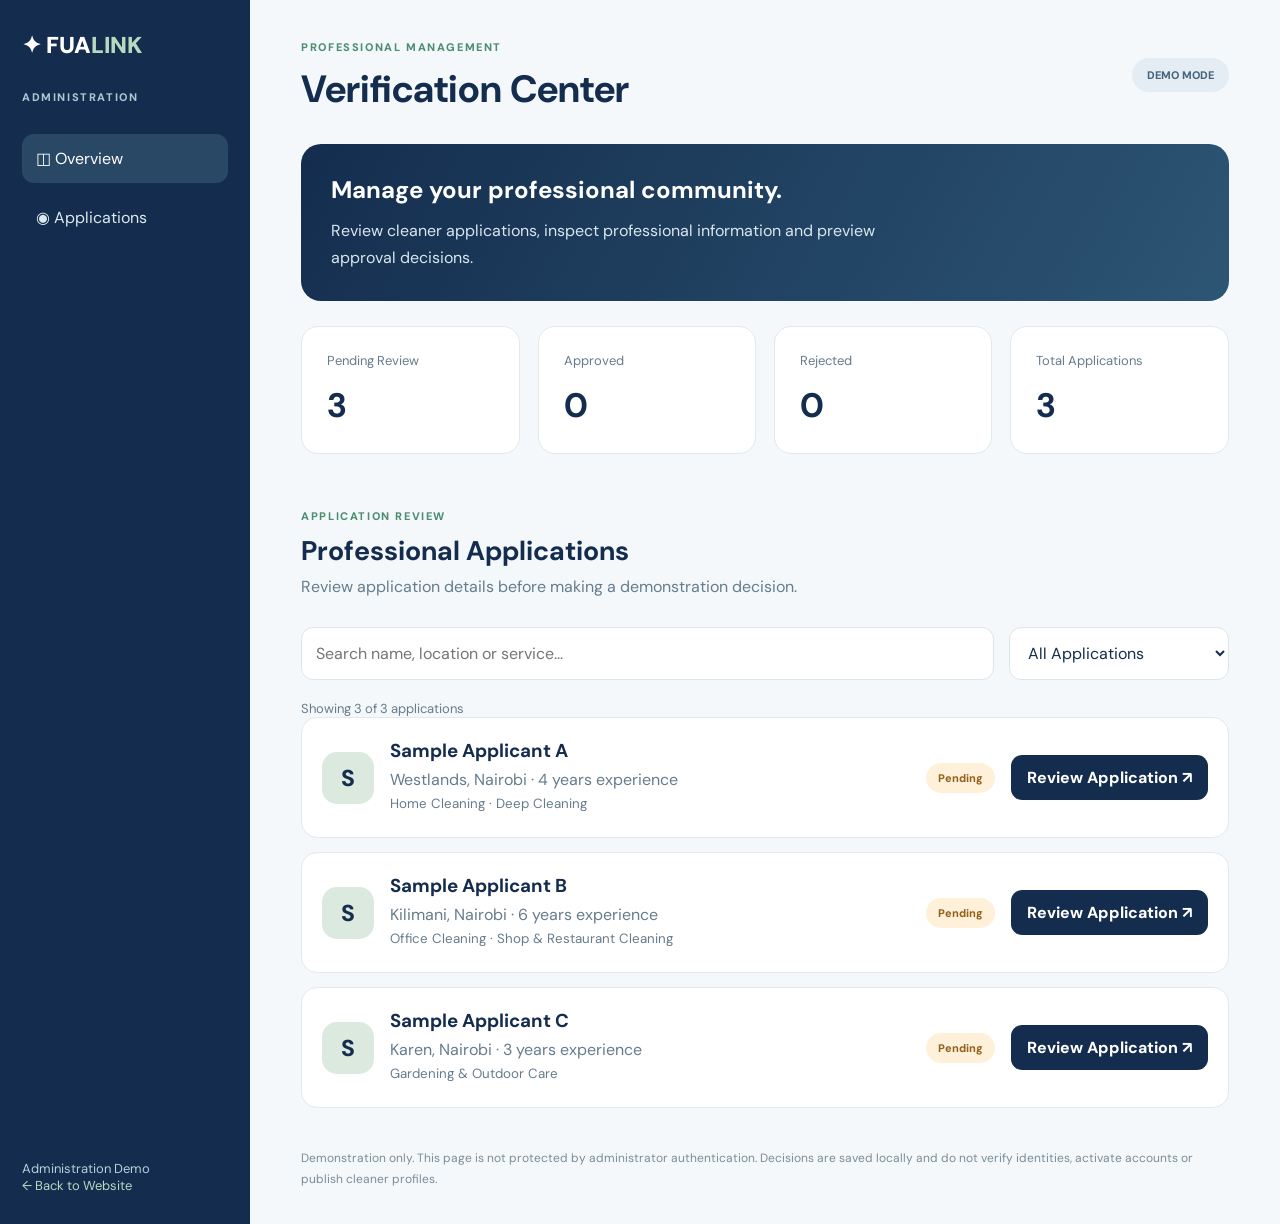
==== admin-dashboard.html @ 18ac8671 "Initial commit - FUA LINK frontend marketplace" ====
<!DOCTYPE html>
<html lang="en">
<head>
    <meta charset="UTF-8">
    <meta name="viewport"
          content="width=device-width, initial-scale=1.0">

    <title>Admin Verification | FUA LINK</title>

    <link rel="stylesheet" href="assets/css/style.css">
    <link rel="stylesheet"
          href="assets/css/admin-dashboard.css">

    <script defer
            src="assets/js/admin-dashboard.js"></script>
</head>

<body class="admin-page">

<div class="admin-layout">

    <aside class="admin-sidebar">
        <a href="index.html" class="admin-logo">
            ✦ FUA<span>LINK</span>
        </a>

        <p class="admin-sidebar-label">ADMINISTRATION</p>

        <nav aria-label="Admin navigation">
            <a href="#overview" class="active">
                ◫ Overview
            </a>
            <a href="#applications">
                ◉ Applications
            </a>
        </nav>

        <div class="admin-sidebar-footer">
            <p>Administration Demo</p>
            <a href="index.html">← Back to Website</a>
        </div>
    </aside>

    <main class="admin-main">

        <header class="admin-topbar">
            <div>
                <span class="admin-eyebrow">
                    PROFESSIONAL MANAGEMENT
                </span>
                <h1>Verification Center</h1>
            </div>

            <span class="admin-demo-badge">
                DEMO MODE
            </span>
        </header>

        <section id="overview" class="admin-overview">

            <div class="admin-welcome">
                <h2>Manage your professional community.</h2>
                <p>
                    Review cleaner applications, inspect
                    professional information and preview
                    approval decisions.
                </p>
            </div>

            <div class="admin-stats">

                <article class="admin-stat">
                    <span>Pending Review</span>
                    <strong id="pendingCount">0</strong>
                </article>

                <article class="admin-stat">
                    <span>Approved</span>
                    <strong id="approvedCount">0</strong>
                </article>

                <article class="admin-stat">
                    <span>Rejected</span>
                    <strong id="rejectedCount">0</strong>
                </article>

                <article class="admin-stat">
                    <span>Total Applications</span>
                    <strong id="totalCount">0</strong>
                </article>

            </div>

        </section>

        <section id="applications"
                 class="admin-applications">

            <div class="admin-section-heading">
                <div>
                    <span class="admin-eyebrow">
                        APPLICATION REVIEW
                    </span>
                    <h2>Professional Applications</h2>
                    <p>
                        Review application details before
                        making a demonstration decision.
                    </p>
                </div>
            </div>

            <div class="admin-filters">
                <input id="applicationSearch"
                       type="search"
                       placeholder="Search name, location or service..."
                       aria-label="Search applications">

                <select id="applicationStatus"
                        aria-label="Filter applications">
                    <option value="all">All Applications</option>
                    <option value="pending">Pending</option>
                    <option value="approved">Approved</option>
                    <option value="rejected">Rejected</option>
                </select>
            </div>

            <p id="applicationCount"
               class="admin-result-count"
               aria-live="polite"></p>

            <div id="applicationsList"
                 class="applications-list"></div>

            <div id="applicationEmpty"
                 class="admin-empty"
                 hidden>
                No applications match your filters.
            </div>

        </section>

        <p class="admin-disclaimer">
            Demonstration only. This page is not protected
            by administrator authentication. Decisions are
            saved locally and do not verify identities,
            activate accounts or publish cleaner profiles.
        </p>

    </main>
</div>

<dialog id="applicationDialog"
        class="application-dialog">

    <div class="application-dialog-header">
        <h2>Application Review</h2>
        <button type="button"
                id="closeApplicationDialog"
                aria-label="Close application">
            ✕
        </button>
    </div>

    <div id="applicationDetails"></div>

    <div class="application-dialog-actions">
        <button type="button"
                id="rejectApplication"
                class="admin-reject">
            Reject
        </button>

        <button type="button"
                id="approveApplication"
                class="admin-approve">
            Approve
        </button>
    </div>

    <p id="adminActionMessage"
       role="status"
       aria-live="polite"></p>

</dialog>

</body>
</html>
---- assets/css/style.css ----
@import url('https://fonts.googleapis.com/css2?family=DM+Sans:wght@400;500;600;700&family=Plus+Jakarta+Sans:wght@400;500;600;700;800&display=swap');

:root {
    --navy: #142D4E;
    --navy-dark: #0B1E35;
    --mint: #B8D8C0;
    --sage: #DCE9DF;
    --white: #FFFFFF;
    --offwhite: #F8FAF8;
    --text: #20354B;
    --muted: #6B7C88;
    --shadow: 0 18px 50px rgba(20,45,78,.12);
}

* {
    margin: 0;
    padding: 0;
    box-sizing: border-box;
}

html {
    scroll-behavior: smooth;
    scroll-padding-top: 90px;
}

body {
    font-family: 'DM Sans', sans-serif;
    color: var(--text);
    background: var(--offwhite);
    overflow-x: hidden;
}

button, input, select {
    font: inherit;
}

button, a {
    -webkit-tap-highlight-color: transparent;
}

a {
    text-decoration: none;
    color: inherit;
}

button:focus-visible,
a:focus-visible,
input:focus-visible,
select:focus-visible {
    outline: 3px solid #70AFC4;
    outline-offset: 3px;
}

/* NAVIGATION */

.site-header {
    position: sticky;
    top: 0;
    z-index: 1000;
    background: rgba(255,255,255,.94);
    backdrop-filter: blur(18px);
    transition: box-shadow .3s ease;
}

.site-header.scrolled {
    box-shadow: 0 8px 30px rgba(20,45,78,.09);
}

.navbar {
    max-width: 1440px;
    margin: auto;
    padding: 17px 5%;
    display: flex;
    align-items: center;
    justify-content: space-between;
    gap: 30px;
}

.logo {
    display: flex;
    align-items: center;
    gap: 12px;
    flex-shrink: 0;
}

.logo-symbol {
    display: grid;
    place-items: center;
    width: 48px;
    height: 48px;
    border-radius: 14px;
    background: var(--sage);
    color: var(--navy);
    font-size: 30px;
}

.logo-text {
    font-family: 'Plus Jakarta Sans', sans-serif;
    font-size: 24px;
    font-weight: 800;
    color: var(--navy);
    line-height: 1;
}

.logo-text > span {
    color: #70A77D;
}

.logo-text small {
    display: block;
    font-size: 8px;
    letter-spacing: 1.5px;
    margin-top: 7px;
    color: var(--muted);
}

.nav-links {
    display: flex;
    align-items: center;
    gap: 24px;
}

.nav-links > a {
    font-size: 13px;
    font-weight: 700;
    transition: color .25s ease;
}

.nav-links > a:hover {
    color: #4C9169;
}

.nav-links .login-link {
    margin-left: 8px;
    padding: 12px 20px;
    border: 1px solid var(--navy);
    border-radius: 8px;
}

.nav-links .nav-signup {
    padding: 13px 23px;
    background: var(--navy);
    color: white;
    border-radius: 8px;
}

.menu-toggle {
    display: none;
    border: 0;
    background: none;
    color: var(--navy);
    font-size: 27px;
    cursor: pointer;
}

/* HERO */

.hero {
    position: relative;
    min-height: 650px;
    display: flex;
    align-items: center;
    background-image: url('../images/hero.jpg');
    background-size: cover;
    background-position: center;
    isolation: isolate;
}

.hero-overlay {
    position: absolute;
    inset: 0;
    z-index: -1;
    background: linear-gradient(
        90deg,
        rgba(11,30,53,.96) 0%,
        rgba(20,45,78,.83) 42%,
        rgba(20,45,78,.38) 100%
    );
}

.hero-glow {
    position: absolute;
    width: 430px;
    height: 430px;
    left: -170px;
    bottom: -160px;
    border-radius: 50%;
    background: rgba(184,216,192,.2);
    filter: blur(80px);
    pointer-events: none;
}

.hero-container {
    position: relative;
    z-index: 1;
    width: 100%;
    max-width: 1440px;
    margin: auto;
    padding: 95px 6% 145px;
    display: grid;
    grid-template-columns: 1.15fr .85fr;
    align-items: center;
    gap: 60px;
}

.hero-content {
    color: white;
    animation: fadeUp .9s ease both;
}

.hero-eyebrow {
    display: flex;
    align-items: center;
    gap: 12px;
    font-size: 12px;
    font-weight: 700;
    letter-spacing: 3px;
    margin-bottom: 25px;
}

.eyebrow-line {
    width: 28px;
    height: 2px;
    background: var(--mint);
}

.hero h1 {
    font-family: 'Plus Jakarta Sans', sans-serif;
    font-size: clamp(37px, 4.1vw, 64px);
    font-weight: 800;
    letter-spacing: -2px;
    line-height: 1.19;
    margin-bottom: 25px;
}

.hero h1 span {
    color: var(--mint);
}

.hero-description {
    max-width: 510px;
    font-size: 16px;
    line-height: 1.9;
    color: #E0E9EE;
}

.hero-actions {
    display: flex;
    flex-wrap: wrap;
    gap: 15px;
    margin-top: 34px;
}

.btn {
    min-height: 53px;
    padding: 16px 25px;
    display: inline-flex;
    align-items: center;
    justify-content: center;
    gap: 20px;
    border-radius: 9px;
    font-size: 14px;
    font-weight: 700;
    transition:
        transform .3s ease,
        background .3s ease,
        box-shadow .3s ease;
}

.btn:hover {
    transform: translateY(-4px);
}

.btn-primary {
    background: var(--mint);
    color: var(--navy-dark);
}

.btn-primary:hover {
    box-shadow: 0 12px 28px rgba(184,216,192,.22);
}

.btn-outline {
    border: 1px solid rgba(255,255,255,.65);
    color: white;
    background: rgba(255,255,255,.05);
    backdrop-filter: blur(8px);
}

.btn-outline:hover {
    background: rgba(255,255,255,.15);
}

.hero-note {
    display: flex;
    align-items: center;
    gap: 10px;
    margin-top: 34px;
    font-size: 12px;
    color: #DFEAE5;
}

.note-icon {
    color: var(--mint);
    font-size: 20px;
}

/* GLASS SEARCH PANEL */

.search-panel {
    padding: 30px;
    background: rgba(255,255,255,.93);
    border: 1px solid rgba(255,255,255,.6);
    border-radius: 20px;
    box-shadow: 0 25px 70px rgba(0,0,0,.2);
    backdrop-filter: blur(22px);
    animation: panelEnter 1s .2s ease both;
}

.search-heading {
    display: flex;
    align-items: center;
    gap: 15px;
    margin-bottom: 26px;
}

.search-icon {
    width: 48px;
    height: 48px;
    display: grid;
    place-items: center;
    border-radius: 13px;
    background: var(--sage);
    font-size: 29px;
    color: var(--navy);
}

.search-heading h2 {
    font-size: 20px;
    font-weight: 800;
    color: var(--navy);
}

.search-heading p {
    margin-top: 5px;
    font-size: 12px;
    color: var(--muted);
}

.search-panel form {
    display: flex;
    flex-direction: column;
    gap: 11px;
}

.search-panel label {
    font-size: 12px;
    font-weight: 700;
    color: var(--navy);
    margin-top: 5px;
}

.search-panel input,
.search-panel select {
    width: 100%;
    min-height: 49px;
    border: 1px solid #E0E8E5;
    border-radius: 9px;
    padding: 12px 14px;
    background: white;
    color: var(--text);
    outline: none;
    transition: border-color .25s, box-shadow .25s;
}

.search-panel input:focus,
.search-panel select:focus {
    border-color: #7EA994;
    box-shadow: 0 0 0 3px rgba(184,216,192,.3);
}

.search-button {
    width: 100%;
    margin-top: 14px;
    padding: 16px;
    display: flex;
    align-items: center;
    justify-content: center;
    gap: 12px;
    background: var(--navy);
    color: white;
    border: 0;
    border-radius: 9px;
    font-weight: 700;
    cursor: pointer;
    transition: background .3s, transform .3s;
}

.search-button:hover {
    background: #24517D;
    transform: translateY(-2px);
}

.search-feedback {
    font-size: 12px;
    line-height: 1.5;
    color: var(--navy);
}

/* FLOATING FEATURE CARDS */

.feature-section {
    position: relative;
    z-index: 3;
    margin-top: -85px;
    padding: 0 6% 70px;
    background: linear-gradient(
        to bottom,
        transparent 0 85px,
        var(--sage) 85px 100%
    );
}

.feature-grid {
    max-width: 1280px;
    margin: auto;
    display: grid;
    grid-template-columns: repeat(3, 1fr);
    gap: 24px;
}

.feature-card {
    min-height: 255px;
    padding: 34px 28px;
    background: white;
    border: 1px solid rgba(20,45,78,.06);
    border-radius: 14px;
    box-shadow: var(--shadow);
    text-align: center;
    transition:
        transform .4s ease,
        box-shadow .4s ease;
}

.feature-card:hover {
    transform: translateY(-12px);
    box-shadow: 0 28px 55px rgba(20,45,78,.17);
}

.feature-icon {
    width: 68px;
    height: 68px;
    display: grid;
    place-items: center;
    margin: 0 auto 19px;
    background: var(--sage);
    color: var(--navy);
    border-radius: 50%;
    font-size: 36px;
}

.feature-card h3 {
    font-size: 18px;
    color: var(--navy);
    margin-bottom: 12px;
}

.feature-card p {
    max-width: 300px;
    margin: auto;
    font-size: 13px;
    line-height: 1.8;
    color: var(--muted);
}

.feature-card a {
    display: inline-block;
    margin-top: 20px;
    padding: 10px 20px;
    border-radius: 7px;
    background: var(--sage);
    color: var(--navy);
    font-size: 12px;
    font-weight: 700;
}

/* UPCOMING SECTIONS */

.placeholder-section {
    padding: 110px 7%;
    text-align: center;
    background: var(--offwhite);
}

.placeholder-section.alternate {
    background: white;
}

.section-eyebrow {
    font-size: 12px;
    letter-spacing: 3px;
    color: #50846A;
    font-weight: 700;
    margin-bottom: 18px;
}

.placeholder-section h2 {
    font-family: 'Plus Jakarta Sans', sans-serif;
    font-size: clamp(29px, 4vw, 46px);
    color: var(--navy);
    margin-bottom: 18px;
}

.placeholder-section > p:last-child {
    color: var(--muted);
    line-height: 1.8;
}

footer {
    padding: 30px;
    background: var(--navy-dark);
    color: white;
    text-align: center;
    font-size: 13px;
}

/* ANIMATIONS */

@keyframes fadeUp {
    from {
        opacity: 0;
        transform: translateY(35px);
    }
    to {
        opacity: 1;
        transform: translateY(0);
    }
}

@keyframes panelEnter {
    from {
        opacity: 0;
        transform: translateY(30px) scale(.97);
    }
    to {
        opacity: 1;
        transform: translateY(0) scale(1);
    }
}

/* TABLET */

@media (max-width: 1100px) {
    .nav-links {
        gap: 14px;
    }

    .hero-container {
        gap: 30px;
        padding-left: 5%;
        padding-right: 5%;
    }

    .hero h1 {
        font-size: clamp(35px, 4vw, 52px);
    }
}

/* MOBILE */

@media (max-width: 900px) {
    .menu-toggle {
        display: block;
    }

    .nav-links {
        display: none;
        position: absolute;
        top: 100%;
        left: 0;
        right: 0;
        padding: 25px 6%;
        background: white;
        box-shadow: 0 15px 25px rgba(0,0,0,.1);
        flex-direction: column;
        align-items: stretch;
    }

    .nav-links.active {
        display: flex;
    }

    .nav-links .login-link {
        margin-left: 0;
    }

    .hero-container {
        grid-template-columns: 1fr;
        padding: 75px 6% 145px;
    }

    .hero h1 {
        font-size: clamp(36px, 7vw, 55px);
    }

    .search-panel {
        max-width: 580px;
        width: 100%;
    }

    .feature-grid {
        grid-template-columns: 1fr;
        max-width: 580px;
    }

    .feature-section {
        margin-top: -75px;
    }
}

@media (max-width: 480px) {
    .navbar {
        padding: 14px 5%;
    }

    .logo-text {
        font-size: 20px;
    }

    .logo-symbol {
        width: 42px;
        height: 42px;
    }

    .hero h1 {
        font-size: 36px;
        letter-spacing: -1.3px;
    }

    .hero-description {
        font-size: 14px;
    }

    .hero-actions {
        gap: 10px;
    }

    .btn {
        padding: 14px 17px;
        font-size: 12px;
    }

    .search-panel {
        padding: 22px 18px;
    }

    .search-heading h2 {
        font-size: 17px;
    }
}

@media (prefers-reduced-motion: reduce) {
    *,
    *::before,
    *::after {
        animation-duration: .01ms !important;
        transition-duration: .01ms !important;
        scroll-behavior: auto !important;
    }
}

/* =========================================
   FUA LINK — ADVANCED VISUAL EFFECTS
   BLOCK 2
========================================= */

/* Ambient glow on hero */

.hero {
    overflow: hidden;
}

.hero-glow {
    animation: ambientGlow 9s ease-in-out infinite alternate;
}

@keyframes ambientGlow {
    0% {
        opacity: 0.35;
        transform: translate(0, 0) scale(1);
    }

    100% {
        opacity: 0.65;
        transform: translate(70px, -45px) scale(1.2);
    }
}

/* Interactive glass panel */

.search-panel {
    position: relative;
    isolation: isolate;
    overflow: hidden;
    transform-style: preserve-3d;
    will-change: transform;
}

.search-panel::before {
    content: "";
    position: absolute;
    inset: 0;
    z-index: -1;
    pointer-events: none;

    background: radial-gradient(
        450px circle at var(--mouse-x, 50%)
        var(--mouse-y, 50%),
        rgba(184, 216, 192, 0.28),
        transparent 65%
    );

    opacity: 0;
    transition: opacity 0.4s ease;
}

.search-panel:hover::before {
    opacity: 1;
}

/* Refined feature card interactions */

.feature-card {
    position: relative;
    overflow: hidden;
    will-change: transform;
}

.feature-card::after {
    content: "";
    position: absolute;
    left: 0;
    right: 0;
    bottom: 0;
    height: 4px;
    background: linear-gradient(
        90deg,
        var(--navy),
        var(--mint)
    );

    transform: scaleX(0);
    transform-origin: left;
    transition: transform 0.4s ease;
}

.feature-card:hover::after {
    transform: scaleX(1);
}

.feature-icon {
    transition: transform 0.4s ease;
}

.feature-card:hover .feature-icon {
    transform: rotate(-8deg) scale(1.08);
}

/* Premium button shine */

.btn-primary {
    position: relative;
    overflow: hidden;
}

.btn-primary::after {
    content: "";
    position: absolute;
    top: -50%;
    left: -90%;
    width: 45%;
    height: 200%;
    background: rgba(255,255,255,0.3);
    transform: rotate(25deg);
    transition: left 0.65s ease;
    pointer-events: none;
}

.btn-primary:hover::after {
    left: 140%;
}

/* Respect accessibility preferences */

@media (prefers-reduced-motion: reduce) {
    .hero-glow {
        animation: none;
    }

    .search-panel,
    .feature-card {
        will-change: auto;
    }
}

@media (hover: none) {
    .search-panel {
        transform-style: flat;
    }
}

/* =========================================
   BLOCK 3 — SERVICES SHOWCASE
========================================= */

.services-showcase {
    padding: 105px 6%;
    background: #F8FAF8;
}

.section-heading {
    max-width: 1280px;
    margin: 0 auto 42px;
    display: flex;
    justify-content: space-between;
    align-items: end;
    gap: 25px;
}

.section-heading h2,
.why-content h2 {
    font-family: 'Plus Jakarta Sans', sans-serif;
    font-size: clamp(30px, 4vw, 48px);
    letter-spacing: -1.5px;
    line-height: 1.2;
    color: var(--navy);
}

.section-heading h2 span,
.why-content h2 span {
    color: #568E70;
}

.section-intro {
    max-width: 550px;
    margin-top: 18px;
    color: var(--muted);
    line-height: 1.8;
}

.section-link {
    flex-shrink: 0;
    padding: 14px 20px;
    border: 1px solid var(--navy);
    border-radius: 8px;
    font-weight: 700;
    font-size: 13px;
    transition: .3s ease;
}

.section-link:hover {
    background: var(--navy);
    color: white;
}

.services-grid {
    max-width: 1280px;
    margin: auto;
    display: grid;
    grid-template-columns: repeat(3, minmax(0, 1fr));
    gap: 25px;
}

.service-card {
    min-width: 0;
    background: white;
    border-radius: 16px;
    overflow: hidden;
    box-shadow: 0 8px 30px rgba(20,45,78,.07);
    transition: box-shadow .35s ease;
}

.service-card:hover {
    box-shadow: 0 22px 48px rgba(20,45,78,.16);
}

.service-image {
    height: 250px;
    position: relative;
    overflow: hidden;
    background: var(--sage);
}

.service-image img {
    width: 100%;
    height: 100%;
    object-fit: cover;
    transition: transform .7s cubic-bezier(.2,.7,.2,1);
}

.service-card:hover img {
    transform: scale(1.09);
}

.service-number {
    position: absolute;
    top: 18px;
    left: 18px;
    background: rgba(255,255,255,.92);
    color: var(--navy);
    padding: 9px 12px;
    border-radius: 8px;
    font-size: 12px;
    font-weight: 800;
}

.service-info {
    padding: 26px;
}

.service-info h3 {
    color: var(--navy);
    font-size: 20px;
    margin-bottom: 10px;
}

.service-info p {
    font-size: 13px;
    line-height: 1.8;
    color: var(--muted);
    min-height: 47px;
}

.service-info a {
    display: inline-flex;
    gap: 16px;
    align-items: center;
    margin-top: 22px;
    font-size: 13px;
    font-weight: 800;
    color: #487B60;
}

.service-info a span {
    transition: transform .3s ease;
}

.service-info a:hover span {
    transform: translate(4px, -4px);
}

/* =========================================
   WHY CHOOSE FUA LINK
========================================= */

.why-section {
    background: var(--sage);
    padding: 110px 6%;
    overflow: hidden;
}

.why-container {
    max-width: 1280px;
    margin: auto;
    display: grid;
    grid-template-columns: 1fr 1fr;
    gap: 80px;
    align-items: center;
}

.why-visual {
    position: relative;
    min-height: 500px;
}

.why-visual > img {
    width: 100%;
    height: 500px;
    object-fit: cover;
    border-radius: 22px;
}

.why-floating-label {
    position: absolute;
    right: -25px;
    bottom: 35px;
    display: flex;
    align-items: center;
    gap: 14px;
    padding: 20px;
    background: rgba(255,255,255,.96);
    box-shadow: var(--shadow);
    border-radius: 13px;
    max-width: 280px;
}

.why-label-icon {
    font-size: 30px;
    color: #568E70;
}

.why-floating-label strong {
    display: block;
    font-size: 13px;
    color: var(--navy);
}

.why-floating-label small {
    display: block;
    margin-top: 6px;
    font-size: 11px;
    line-height: 1.5;
    color: var(--muted);
}

.why-content h2 {
    margin-bottom: 22px;
}

.why-intro {
    line-height: 1.9;
    color: #526A65;
    margin-bottom: 30px;
}

.why-benefits {
    display: flex;
    flex-direction: column;
    gap: 23px;
    margin-bottom: 35px;
}

.why-benefit {
    display: flex;
    align-items: flex-start;
    gap: 17px;
}

.benefit-icon {
    width: 52px;
    height: 52px;
    flex-shrink: 0;
    display: grid;
    place-items: center;
    background: white;
    color: var(--navy);
    border-radius: 12px;
    font-size: 26px;
}

.why-benefit h3 {
    font-size: 16px;
    color: var(--navy);
    margin-bottom: 6px;
}

.why-benefit p {
    font-size: 13px;
    color: #526A65;
    line-height: 1.7;
}

.why-button {
    background: var(--navy);
    color: white;
}

/* RESPONSIVE */

@media (max-width: 950px) {
    .services-grid {
        grid-template-columns: repeat(2, minmax(0, 1fr));
    }

    .why-container {
        grid-template-columns: 1fr;
        gap: 45px;
    }

    .why-floating-label {
        right: 15px;
    }
}

@media (max-width: 600px) {
    .services-showcase,
    .why-section {
        padding: 75px 5%;
    }

    .section-heading {
        align-items: flex-start;
        flex-direction: column;
    }

    .services-grid {
        grid-template-columns: 1fr;
    }

    .service-image {
        height: 240px;
    }

    .why-visual {
        min-height: auto;
    }

    .why-visual > img {
        height: 340px;
    }

    .why-floating-label {
        position: relative;
        right: auto;
        bottom: auto;
        margin: -40px 15px 0;
    }
}
---- assets/css/admin-dashboard.css ----
/* FUA LINK — BLOCK 19 ADMIN DASHBOARD */

:root {
    --admin-navy: #142d4e;
    --admin-mint: #b8d8c0;
    --admin-sage: #dce9df;
    --admin-muted: #667c8d;
}

* {
    box-sizing: border-box;
}

.admin-page {
    margin: 0;
    background: #f4f8fb;
    color: var(--admin-navy);
}

.admin-layout {
    display: grid;
    grid-template-columns: 250px minmax(0, 1fr);
    min-height: 100vh;
}

.admin-sidebar {
    display: flex;
    flex-direction: column;
    gap: 30px;
    padding: 30px 22px;
    background: var(--admin-navy);
    color: white;
}

.admin-logo {
    color: white;
    font-size: 23px;
    font-weight: 900;
    text-decoration: none;
}

.admin-logo span {
    color: var(--admin-mint);
}

.admin-sidebar-label,
.admin-eyebrow {
    font-size: 11px;
    font-weight: 800;
    letter-spacing: 1.6px;
}

.admin-sidebar-label {
    color: #a9c8d0;
}

.admin-sidebar nav {
    display: grid;
    gap: 10px;
}

.admin-sidebar nav a {
    padding: 14px;
    border-radius: 12px;
    color: #dce9ef;
    text-decoration: none;
}

.admin-sidebar nav a:hover,
.admin-sidebar nav a.active {
    background: #284866;
    color: white;
}

.admin-sidebar-footer {
    margin-top: auto;
    color: #b9ced9;
    font-size: 13px;
}

.admin-sidebar-footer a {
    color: var(--admin-mint);
}

.admin-main {
    min-width: 0;
    padding: 35px clamp(18px, 4vw, 55px);
}

.admin-topbar,
.admin-section-heading {
    display: flex;
    justify-content: space-between;
    align-items: center;
    gap: 20px;
    margin-bottom: 30px;
}

.admin-eyebrow {
    color: #4c8d6e;
}

.admin-topbar h1 {
    margin: 8px 0 0;
    font-size: clamp(27px, 3vw, 38px);
}

.admin-demo-badge {
    padding: 10px 15px;
    border-radius: 30px;
    background: #e4edf3;
    color: #47647b;
    font-size: 11px;
    font-weight: 800;
}

.admin-welcome {
    padding: 30px;
    border-radius: 20px;
    background: linear-gradient(
        120deg,
        #142d4e,
        #2d5574
    );
    color: white;
}

.admin-welcome h2 {
    margin: 0 0 12px;
    color: white;
}

.admin-welcome p {
    max-width: 580px;
    color: #d9e7ee;
    line-height: 1.7;
}

.admin-stats {
    display: grid;
    grid-template-columns: repeat(4, 1fr);
    gap: 18px;
    margin: 25px 0 50px;
}

.admin-stat {
    display: grid;
    gap: 14px;
    padding: 25px;
    border: 1px solid #e0e9ed;
    border-radius: 17px;
    background: white;
}

.admin-stat span {
    color: var(--admin-muted);
    font-size: 13px;
}

.admin-stat strong {
    font-size: 34px;
}

.admin-section-heading h2 {
    margin: 8px 0;
    font-size: 27px;
}

.admin-section-heading p {
    color: var(--admin-muted);
}

.admin-filters {
    display: grid;
    grid-template-columns: minmax(0, 1fr) 220px;
    gap: 15px;
    margin-bottom: 20px;
}

.admin-filters input,
.admin-filters select {
    width: 100%;
    padding: 14px;
    border: 1px solid #dce5e9;
    border-radius: 12px;
    background: white;
    color: var(--admin-navy);
    font: inherit;
}

.admin-result-count {
    color: var(--admin-muted);
    font-size: 13px;
}

.applications-list {
    display: grid;
    gap: 14px;
}

.application-card {
    display: flex;
    align-items: center;
    flex-wrap: wrap;
    gap: 16px;
    padding: 20px;
    border: 1px solid #e1e9ed;
    border-radius: 16px;
    background: white;
}

.application-avatar {
    display: grid;
    place-items: center;
    width: 52px;
    height: 52px;
    border-radius: 15px;
    background: var(--admin-sage);
    color: var(--admin-navy);
    font-size: 23px;
    font-weight: 800;
}

.application-info {
    flex: 1 1 200px;
    min-width: 0;
}

.application-info h3 {
    margin: 0 0 6px;
}

.application-info p,
.application-info small {
    display: block;
    margin: 5px 0;
    color: var(--admin-muted);
}

.application-status {
    padding: 8px 12px;
    border-radius: 25px;
    font-size: 11px;
    font-weight: 800;
    text-transform: capitalize;
}

.application-status.pending {
    background: #fff0d9;
    color: #92611c;
}

.application-status.approved {
    background: #e0f4e8;
    color: #246c49;
}

.application-status.rejected {
    background: #fbe7e7;
    color: #a63e3e;
}

.application-review,
.admin-approve,
.admin-reject {
    padding: 12px 16px;
    border: none;
    border-radius: 11px;
    font: inherit;
    font-weight: 750;
    cursor: pointer;
}

.application-review,
.admin-approve {
    background: var(--admin-navy);
    color: white;
}

.admin-reject {
    background: #fbe7e7;
    color: #a63e3e;
}

button:disabled {
    opacity: .45;
    cursor: not-allowed;
}

.admin-empty {
    padding: 35px;
    border-radius: 14px;
    background: white;
    text-align: center;
}

.admin-empty[hidden] {
    display: none;
}

.admin-disclaimer {
    margin-top: 40px;
    color: #7a8c99;
    font-size: 12px;
    line-height: 1.7;
}

/* REVIEW DIALOG */

.application-dialog {
    width: min(94vw, 620px);
    max-height: 85vh;
    overflow-y: auto;
    padding: 28px;
    border: none;
    border-radius: 20px;
    box-shadow: 0 25px 80px rgba(0,0,0,.2);
}

.application-dialog::backdrop {
    background: rgba(10, 26, 45, .65);
}

.application-dialog-header {
    display: flex;
    justify-content: space-between;
    align-items: center;
    gap: 15px;
}

.application-dialog-header h2 {
    margin: 0 0 20px;
}

.application-dialog-header button {
    border: none;
    background: transparent;
    font-size: 20px;
    cursor: pointer;
}

.application-detail-row {
    display: flex;
    justify-content: space-between;
    gap: 18px;
    padding: 13px 0;
    border-bottom: 1px solid #edf0f2;
    font-size: 13px;
}

.application-detail-row strong {
    flex: 0 0 35%;
}

.application-detail-row span {
    overflow-wrap: anywhere;
    color: var(--admin-muted);
}

.application-dialog-actions {
    display: flex;
    justify-content: flex-end;
    gap: 12px;
    margin-top: 25px;
}

#adminActionMessage {
    color: #4b8066;
    font-size: 13px;
    line-height: 1.6;
}

@media (max-width: 900px) {
    .admin-layout {
        grid-template-columns: 1fr;
    }

    .admin-sidebar {
        gap: 16px;
    }

    .admin-sidebar nav {
        display: flex;
        flex-wrap: wrap;
    }

    .admin-sidebar-footer {
        display: none;
    }

    .admin-stats {
        grid-template-columns: repeat(2, 1fr);
    }
}

@media (max-width: 560px) {
    .admin-stats,
    .admin-filters {
        grid-template-columns: 1fr;
    }

    .admin-topbar {
        align-items: flex-start;
        flex-direction: column;
    }

    .application-detail-row {
        flex-direction: column;
        gap: 5px;
    }
}
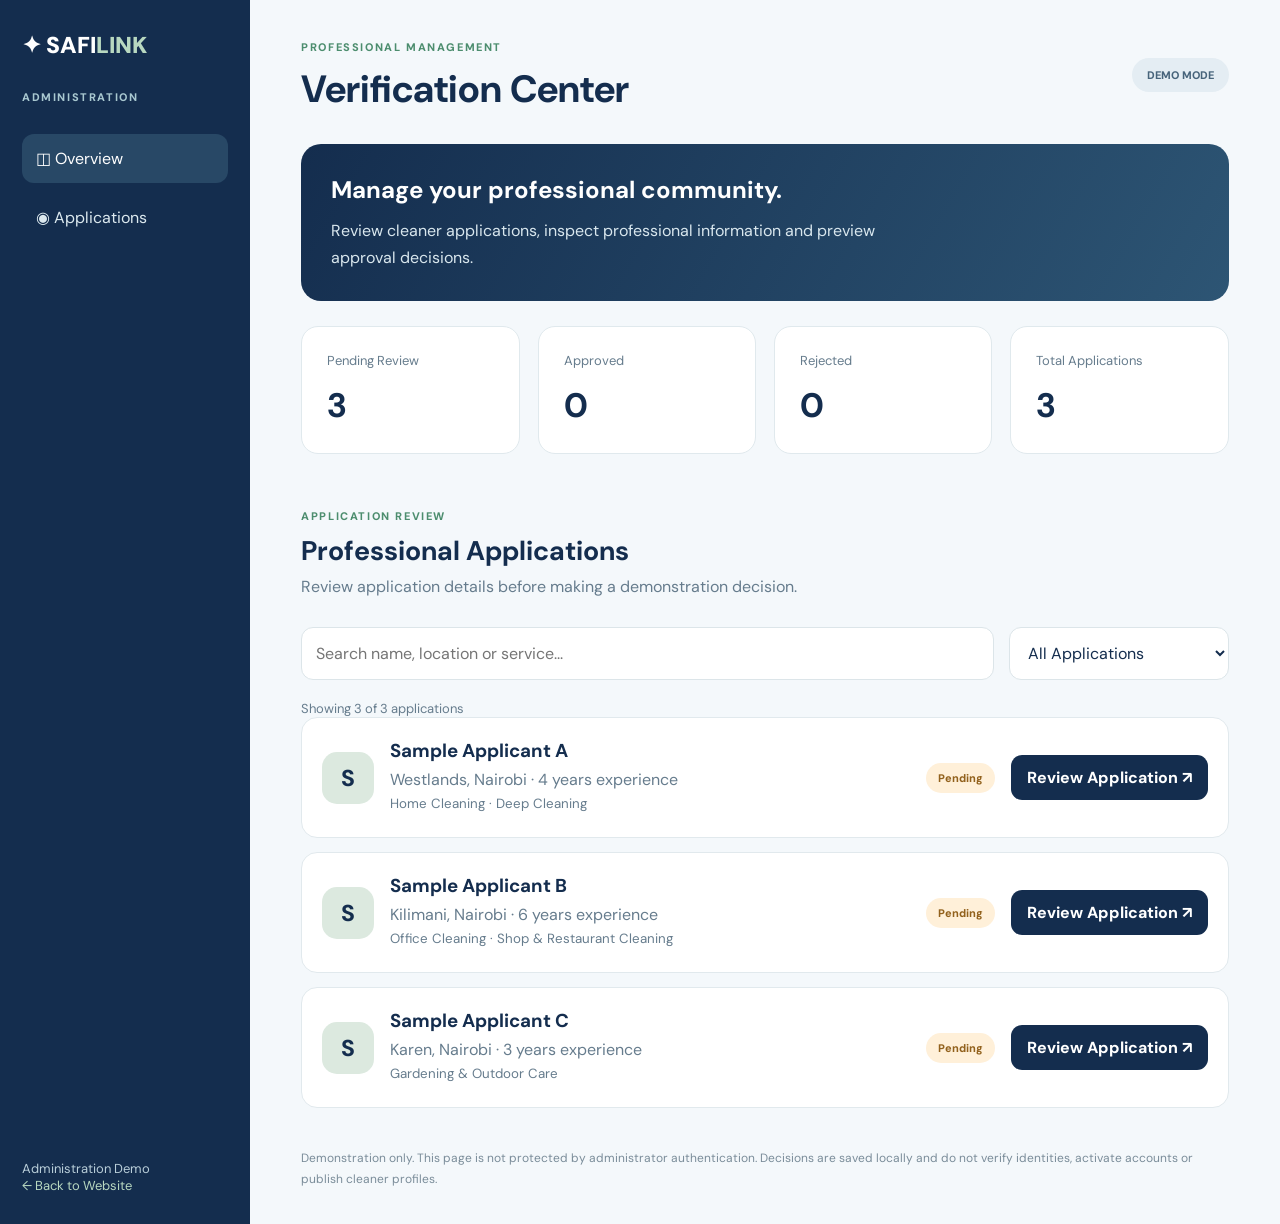
==== commit a68830b8: "Initial SAFILINK frontend release" ====
--- a/admin-dashboard.html
+++ b/admin-dashboard.html
@@ -6,7 +6,7 @@
     <meta name="viewport"
           content="width=device-width, initial-scale=1.0">
 
-    <title>Admin Verification | FUA LINK</title>
+    <title>Admin Verification | SAFI LINK</title>
 
     <link rel="stylesheet" href="assets/css/style.css">
     <link rel="stylesheet"
@@ -22,7 +22,7 @@
 
     <aside class="admin-sidebar">
         <a href="index.html" class="admin-logo">
-            ✦ FUA<span>LINK</span>
+            ✦ SAFI<span>LINK</span>
         </a>
 
         <p class="admin-sidebar-label">ADMINISTRATION</p>
--- a/assets/css/style.css
+++ b/assets/css/style.css
@@ -671,7 +671,7 @@
 }
 
 /* =========================================
-   FUA LINK — ADVANCED VISUAL EFFECTS
+   SAFI LINK — ADVANCED VISUAL EFFECTS
    BLOCK 2
 ========================================= */
 
@@ -951,7 +951,7 @@
 }
 
 /* =========================================
-   WHY CHOOSE FUA LINK
+   WHY CHOOSE SAFI LINK
 ========================================= */
 
 .why-section {
--- a/assets/css/admin-dashboard.css
+++ b/assets/css/admin-dashboard.css
@@ -1,5 +1,5 @@
 
-/* FUA LINK — BLOCK 19 ADMIN DASHBOARD */
+/* SAFI LINK — BLOCK 19 ADMIN DASHBOARD */
 
 :root {
     --admin-navy: #142d4e;
